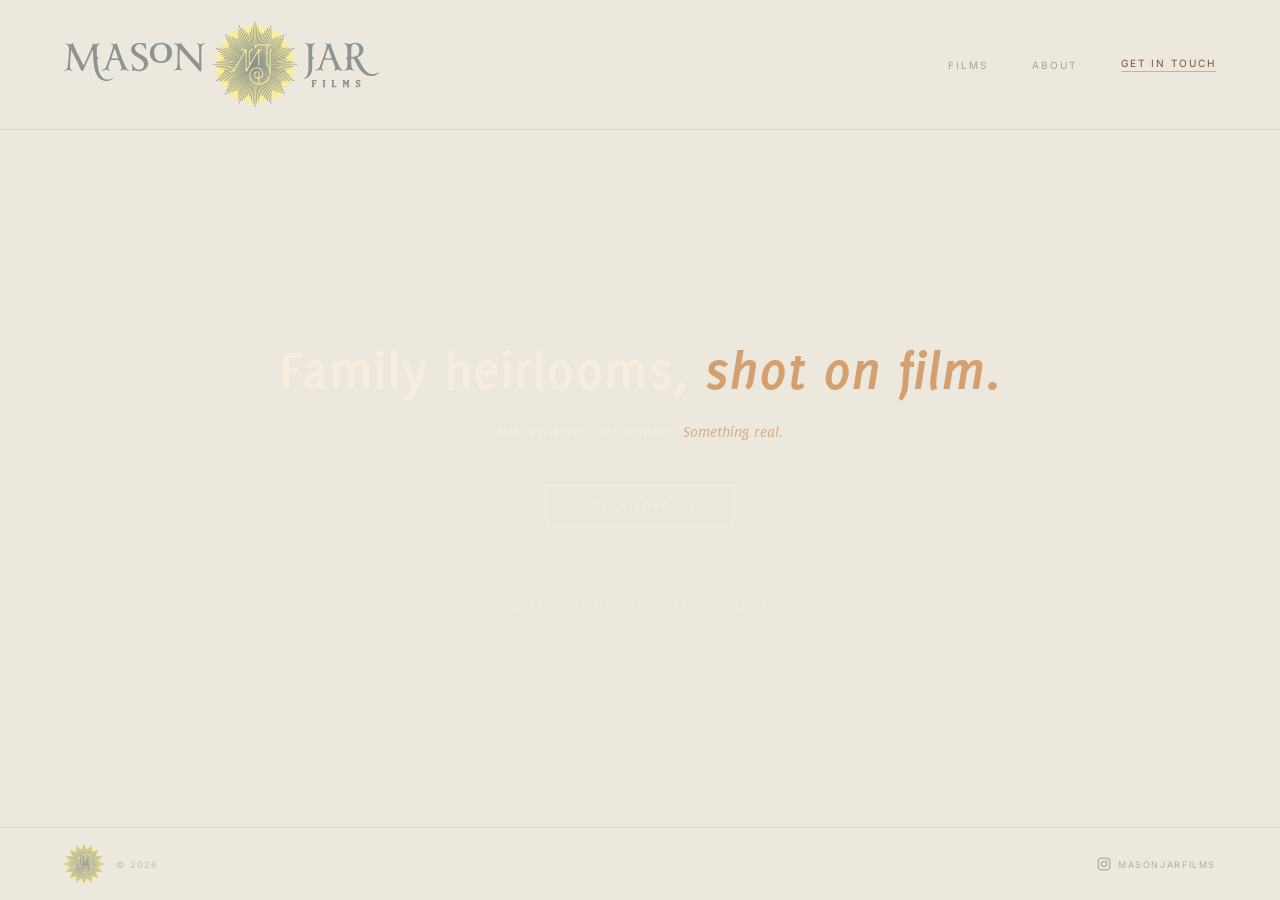
==== index.html @ 39534f20 "fix overlay" ====
<!DOCTYPE html>
<html lang="en">
<head>
  <meta charset="UTF-8">
  <meta name="viewport" content="width=device-width, initial-scale=1.0">
  <title>Mason Jar Films — Super 8mm Wedding Films</title>
  <meta name="description" content="Super 8mm wedding films for couples who want something real. Austin, Texas. Commissions begin at $9,500.">
  <link rel="preconnect" href="https://fonts.googleapis.com">
  <link rel="preconnect" href="https://fonts.gstatic.com" crossorigin>
  <link href="https://fonts.googleapis.com/css2?family=Inter:wght@300;400&family=Libre+Baskerville:ital,wght@0,400;0,700;1,400&display=swap" rel="stylesheet">
  <link rel="stylesheet" href="/css/main.css">
</head>
<body>

<div id="page-home">

  <nav class="nav">
    <a href="/" class="nav-logo">
      <img src="/assets/logos/mjf-logo-horizontal.svg" alt="Mason Jar Films" onerror="this.style.display='none';this.nextElementSibling.style.display='block'">
      <span style="display:none;font-family:'Libre Baskerville',Georgia,serif;font-size:11px;letter-spacing:0.22em;text-transform:uppercase;color:rgba(28,18,10,0.55);">Mason Jar Films</span>
    </a>
    <div class="nav-links">
      <a href="/films">Films</a>
      <a href="/about">About</a>
      <a href="/contact" class="nav-cta">Get in Touch</a>
    </div>
  </nav>

  <div class="home-film-hero">
    <div id="home-film-overlay">
      <video autoplay muted playsinline id="home-video">
        <source src="/assets/video/homepage-loop.mp4" type="video/mp4">
      </video>
      <div class="overlay-fallback" id="overlay-fallback"></div>
    </div>
    <div id="home-hero-content">
      <h1 class="film-content-h1">Family heirlooms, <em>shot on film.</em></h1>
      <div class="film-contrast">Not highlights. Not content. <em>Something real.</em></div>
      <div class="home-cta-group">
        <a href="/contact" class="btn-film">Get in Touch →</a>
        <a href="/films" class="btn-film-ghost">Watch a Film →</a>
      </div>
      <div class="hero-tagline">Make these feelings last.</div>
    </div>
  </div>

  <footer>
    <div class="footer-left">
      <img src="/assets/logos/mjf-monogram.svg" alt="" class="footer-monogram" onerror="this.style.display='none';this.nextElementSibling.style.display='block'">
      <span style="display:none;font-family:'Libre Baskerville',Georgia,serif;font-size:11px;letter-spacing:0.18em;text-transform:uppercase;color:rgba(28,18,10,0.3);">MJF</span>
      <span class="footer-copy">© 2026</span>
    </div>
    <a href="https://instagram.com/masonjarfilms" target="_blank" rel="noopener" class="instagram-link">
      <svg class="instagram-icon" width="14" height="14" viewBox="0 0 24 24" fill="none">
        <rect x="2" y="2" width="20" height="20" rx="5" stroke="#1c120a" stroke-width="1.5"/>
        <circle cx="12" cy="12" r="4.5" stroke="#1c120a" stroke-width="1.5"/>
        <circle cx="17.5" cy="6.5" r="1" fill="#1c120a"/>
      </svg>
      masonjarfilms
    </a>
  </footer>

</div>

<script>
  (function() {
    var overlay = document.getElementById('home-film-overlay');
    var content = document.getElementById('home-hero-content');
    var footer  = document.querySelector('#page-home footer');
    var video   = document.getElementById('home-video');
    var videoLoaded = false;

    function revealContent() {
      overlay.classList.add('faded');
      setTimeout(function() {
        content.classList.add('revealed');
        footer.classList.add('revealed');
      }, 400);
    }

    function revealImmediately() {
      overlay.style.display = 'none';
      content.classList.add('revealed');
      footer.classList.add('revealed');
    }

    video.addEventListener('canplay', function() {
      if (!videoLoaded) {
        videoLoaded = true;
        setTimeout(revealContent, 6000);
      }
    });

    video.addEventListener('error', function() {
      revealImmediately();
    });

    // Safety net: if no video event within 1.5s, reveal immediately
    setTimeout(function() {
      if (!videoLoaded) revealImmediately();
    }, 100);

  })();
</script>

</body>
</html>
---- css/main.css ----
/* ============================================================
   MASON JAR FILMS — Main Stylesheet
   v1.0 | May 2026
============================================================ */

/* ---- FONTS ---- */
@font-face {
  font-family: 'Delicious';
  src: url('/fonts/Delicious-Roman.woff2') format('woff2');
  font-weight: 400;
  font-style: normal;
  font-display: swap;
}
@font-face {
  font-family: 'Delicious';
  src: url('/fonts/Delicious-Bold.woff2') format('woff2');
  font-weight: 700;
  font-style: normal;
  font-display: swap;
}
@font-face {
  font-family: 'Delicious';
  src: url('/fonts/Delicious-BoldItalic.woff2') format('woff2');
  font-weight: 700;
  font-style: italic;
  font-display: swap;
}
@font-face {
  font-family: 'Delicious';
  src: url('/fonts/Delicious-Italic.woff2') format('woff2');
  font-weight: 400;
  font-style: italic;
  font-display: swap;
}

/* ---- TOKENS ---- */
:root {
  --bg: #ede8de;
  --dark: #1a120a;
  --ink: #1c120a;
  --ink-muted: rgba(28,18,10,0.55);
  --ink-faint: rgba(28,18,10,0.3);
  --accent: #7a5030;
  --rule: 0.5px solid rgba(28,18,10,0.1);
  --pad: 64px;
  --pad-mobile: 24px;
}

/* ---- RESET ---- */
*, *::before, *::after { box-sizing: border-box; margin: 0; padding: 0; }
html, body { height: 100%; }
body {
  background: var(--bg);
  font-family: 'Delicious', 'Libre Baskerville', Georgia, serif;
  font-weight: 400;
  color: var(--ink);
  -webkit-font-smoothing: antialiased;
}

/* ---- NAV ---- */
.nav {
  display: flex;
  justify-content: space-between;
  align-items: center;
  padding: 22px var(--pad);
  border-bottom: var(--rule);
  flex-shrink: 0;
}
.nav-logo {
  display: flex;
  align-items: center;
  text-decoration: none;
  opacity: 0.85;
  transition: opacity 0.2s;
}
.nav-logo:hover { opacity: 1; }
.nav-logo img { height: 85px; display: block; }

.nav-links {
  display: flex;
  gap: 44px;
  align-items: center;
}
.nav-links a {
  font-family: 'Inter', sans-serif;
  font-size: 10px;
  letter-spacing: 0.2em;
  text-transform: uppercase;
  color: rgba(28,18,10,0.32);
  text-decoration: none;
  transition: color 0.2s;
}
.nav-links a:hover { color: rgba(28,18,10,0.65); }
.nav-links a.active {
  color: rgba(28,18,10,0.7);
  border-bottom: 0.5px solid rgba(28,18,10,0.3);
  padding-bottom: 2px;
}
.nav-links a.nav-cta {
  color: var(--accent);
  border-bottom: 0.5px solid rgba(122,80,48,0.35);
  padding-bottom: 2px;
}
.nav-links a.nav-cta:hover { color: #5a3820; }

/* ---- FOOTER ---- */
footer {
  padding: 16px var(--pad);
  border-top: 0.5px solid rgba(28,18,10,0.08);
  display: flex;
  justify-content: space-between;
  align-items: center;
  flex-shrink: 0;
}
.footer-left {
  display: flex;
  align-items: center;
  gap: 12px;
}
.footer-monogram { height: 40px; opacity: 0.8; }
.footer-copy {
  font-family: 'Inter', sans-serif;
  font-size: 9px;
  letter-spacing: 0.18em;
  text-transform: uppercase;
  color: rgba(28,18,10,0.2);
}
.instagram-link {
  display: flex;
  align-items: center;
  gap: 7px;
  text-decoration: none;
  font-family: 'Inter', sans-serif;
  font-size: 9px;
  letter-spacing: 0.18em;
  text-transform: uppercase;
  color: rgba(28,18,10,0.28);
  transition: color 0.2s;
}
.instagram-link:hover { color: rgba(28,18,10,0.55); }
.instagram-icon { opacity: 0.4; flex-shrink: 0; }

/* ---- BUTTONS ---- */
.btn {
  font-family: 'Inter', sans-serif;
  font-size: 10px;
  letter-spacing: 0.22em;
  text-transform: uppercase;
  color: var(--accent);
  border: 0.5px solid rgba(122,80,48,0.45);
  padding: 14px 36px;
  cursor: pointer;
  display: inline-block;
  background: transparent;
  transition: background 0.2s;
  text-decoration: none;
}
.btn:hover { background: rgba(122,80,48,0.06); }

.btn-ghost {
  font-family: 'Inter', sans-serif;
  font-size: 10px;
  letter-spacing: 0.2em;
  text-transform: uppercase;
  color: var(--ink-faint);
  border-bottom: 0.5px solid rgba(28,18,10,0.15);
  padding-bottom: 3px;
  cursor: pointer;
  background: transparent;
  border-top: none;
  border-left: none;
  border-right: none;
  text-decoration: none;
  transition: color 0.2s;
}
.btn-ghost:hover { color: rgba(28,18,10,0.55); }

.btn-small {
  font-family: 'Inter', sans-serif;
  font-size: 10px;
  letter-spacing: 0.22em;
  text-transform: uppercase;
  color: var(--accent);
  border: 0.5px solid rgba(122,80,48,0.45);
  padding: 12px 22px;
  cursor: pointer;
  white-space: nowrap;
  flex-shrink: 0;
  background: transparent;
  transition: background 0.2s;
  text-decoration: none;
  display: inline-block;
}
.btn-small:hover { background: rgba(122,80,48,0.06); }

/* ---- PLAY BUTTON ---- */
.play-btn {
  position: absolute;
  inset: 0;
  display: flex;
  align-items: center;
  justify-content: center;
}
.play-circle {
  width: 52px;
  height: 52px;
  border-radius: 50%;
  border: 0.5px solid rgba(245,237,224,0.4);
  display: flex;
  align-items: center;
  justify-content: center;
  transition: border-color 0.2s;
}
.play-triangle {
  width: 0; height: 0;
  border-top: 9px solid transparent;
  border-bottom: 9px solid transparent;
  border-left: 15px solid rgba(245,237,224,0.6);
  margin-left: 3px;
}


/* ============================================================
   HOME PAGE
============================================================ */

/* Film hero — full flex area between nav and footer */
.home-film-hero {
  position: relative;
  flex: 1;
  overflow: hidden;
  min-height: 520px;
}

/* The video overlay — sits on top, fades out after 6s */
#home-film-overlay {
  position: absolute;
  inset: 0;
  z-index: 10;
  transition: opacity 2.2s ease-out;
  pointer-events: auto;
}
#home-film-overlay video {
  position: absolute;
  inset: 0;
  width: 100%;
  height: 100%;
  object-fit: cover;
}
/* Fallback gradient shown when no video file yet */
#home-film-overlay .overlay-fallback {
  position: absolute;
  inset: 0;
  background: #1a120a;
}
#home-film-overlay .overlay-fallback::before {
  content: '';
  position: absolute; inset: 0;
  background:
    radial-gradient(ellipse at 28% 55%, rgba(190,150,80,0.35) 0%, transparent 52%),
    radial-gradient(ellipse at 72% 32%, rgba(155,118,60,0.22) 0%, transparent 48%);
}
#home-film-overlay .overlay-fallback::after {
  content: '';
  position: absolute; inset: 0; opacity: 0.18;
  background-image: repeating-linear-gradient(
    0deg, transparent, transparent 2px,
    rgba(255,248,230,0.05) 2px, rgba(255,248,230,0.05) 3px
  );
}
#home-film-overlay.faded {
  opacity: 0;
  pointer-events: none;
}

/* Hero content — hidden until overlay fades */
#home-hero-content {
  position: absolute;
  inset: 0;
  display: flex;
  flex-direction: column;
  align-items: center;
  justify-content: center;
  text-align: center;
  padding: 0 var(--pad);
  opacity: 0;
  transition: opacity 1s ease-out;
}
#home-hero-content.revealed { opacity: 1; }

.film-content-h1 {
  font-size: 58px;
  line-height: 1.08;
  font-weight: 700;
  color: #f5ede0;
  margin: 0 0 22px 0;
}
.film-content-h1 em {
  font-style: italic;
  color: #d4a070;
}
.film-contrast {
  font-size: 16px;
  color: rgba(245,237,224,0.55);
  font-weight: 400;
  margin-bottom: 44px;
}
.film-contrast em {
  font-style: italic;
  color: rgba(212,160,112,0.85);
}
.home-cta-group {
  display: flex;
  flex-direction: column;
  align-items: center;
  gap: 16px;
}
.btn-film {
  font-family: 'Inter', sans-serif;
  font-size: 10px;
  letter-spacing: 0.22em;
  text-transform: uppercase;
  color: #f5ede0;
  border: 0.5px solid rgba(245,237,224,0.4);
  padding: 14px 36px;
  cursor: pointer;
  background: transparent;
  transition: background 0.2s;
  text-decoration: none;
}
.btn-film:hover { background: rgba(245,237,224,0.08); }
.btn-film-ghost {
  font-family: 'Inter', sans-serif;
  font-size: 10px;
  letter-spacing: 0.2em;
  text-transform: uppercase;
  color: rgba(245,237,224,0.4);
  border-bottom: 0.5px solid rgba(245,237,224,0.2);
  padding-bottom: 3px;
  cursor: pointer;
  background: transparent;
  border-top: none; border-left: none; border-right: none;
  text-decoration: none;
  transition: color 0.2s;
}
.btn-film-ghost:hover { color: rgba(245,237,224,0.65); }
.hero-tagline {
  margin-top: 32px;
  font-size: 24px;
  font-style: italic;
  font-weight: 400;
  color: rgba(245,237,224,0.32);
  letter-spacing: 0.06em;
}

/* Home page layout */
#page-home {
  display: flex;
  flex-direction: column;
  min-height: 100vh;
}
#page-home footer {
  opacity: 0;
  transition: opacity 1s ease-out;
}
#page-home footer.revealed { opacity: 1; }


/* ============================================================
   FILMS PAGE
============================================================ */
#page-films {
  display: flex;
  flex-direction: column;
  min-height: 100vh;
}

.films-featured {
  padding: 32px var(--pad) 0;
  display: flex;
  justify-content: center;
  align-items: flex-start;
}
.featured-film {
  aspect-ratio: 4/3;
  background: #1a120a;
  position: relative;
  overflow: hidden;
  cursor: pointer;
  border: 0.5px solid rgba(28,18,10,0.12);
  height: 68vh;
  width: auto;
}
.featured-film:hover .play-circle { border-color: rgba(245,237,224,0.75); }

.featured-film-inner {
  position: absolute; inset: 0;
  background:
    radial-gradient(ellipse at 25% 50%, rgba(190,155,95,0.22) 0%, transparent 55%),
    radial-gradient(ellipse at 68% 30%, rgba(155,120,65,0.16) 0%, transparent 50%);
}
.featured-film-grain {
  position: absolute; inset: 0; opacity: 0.15;
  background-image: repeating-linear-gradient(
    0deg, transparent, transparent 2px,
    rgba(255,248,238,0.04) 2px, rgba(255,248,238,0.04) 3px
  );
}

/* Mediazilla embed container */
.film-embed {
  position: absolute;
  inset: 0;
  width: 100%;
  height: 100%;
}
.film-embed iframe {
  width: 100%;
  height: 100%;
  border: none;
}
/* Show play button only when no embed is present */
.has-embed .play-btn { display: none; }

.films-below {
  padding: 40px var(--pad);
  border-bottom: var(--rule);
  text-align: center;
}
.films-locations {
  font-size: 22px;
  font-style: italic;
  font-weight: 400;
  color: rgba(28,18,10,0.38);
  margin-bottom: 6px;
}
.films-locations-sub {
  font-size: 15px;
  font-style: italic;
  color: rgba(28,18,10,0.26);
  margin-bottom: 28px;
}
.films-price {
  font-family: 'Inter', sans-serif;
  font-size: 10px;
  letter-spacing: 0.18em;
  text-transform: uppercase;
  color: rgba(28,18,10,0.3);
  margin-bottom: 20px;
}
.films-cta-q {
  font-size: 16px;
  font-weight: 400;
  color: rgba(28,18,10,0.48);
  margin-bottom: 20px;
}
.films-cta-row {
  display: flex;
  gap: 20px;
  justify-content: center;
  align-items: center;
}

.films-grid {
  padding: 44px var(--pad) 56px;
  flex: 1;
}
.grid {
  display: flex;
  flex-direction: column;
  align-items: center;
  gap: 20px;
}
.grid-item { cursor: pointer; width: auto; }
.grid-film {
  height: 68vh;
  width: auto;
  aspect-ratio: 4/3;
  background: #1a120a;
  position: relative;
  overflow: hidden;
  margin-bottom: 12px;
  border: 0.5px solid rgba(28,18,10,0.1);
  transition: opacity 0.2s;
}
.grid-item:hover .grid-film { opacity: 0.85; }
.grid-film-inner { position: absolute; inset: 0; }
.gf-a { background: radial-gradient(ellipse at 40% 45%, rgba(180,145,85,0.22) 0%, transparent 60%); }
.grid-play {
  position: absolute; inset: 0;
  display: flex; align-items: center; justify-content: center;
  opacity: 0; transition: opacity 0.2s;
}
.grid-item:hover .grid-play { opacity: 1; }
.grid-play-circle {
  width: 34px; height: 34px; border-radius: 50%;
  border: 0.5px solid rgba(245,237,224,0.4);
  display: flex; align-items: center; justify-content: center;
}
.grid-play-tri {
  width: 0; height: 0;
  border-top: 5px solid transparent;
  border-bottom: 5px solid transparent;
  border-left: 9px solid rgba(245,237,224,0.55);
  margin-left: 2px;
}
.grid-title {
  font-size: 14px;
  font-weight: 400;
  color: var(--ink);
  margin-bottom: 4px;
}
.grid-meta {
  font-family: 'Inter', sans-serif;
  font-size: 9px;
  letter-spacing: 0.18em;
  text-transform: uppercase;
  color: rgba(28,18,10,0.3);
}

.more-films {
  border: 0.5px solid rgba(28,18,10,0.1);
  display: flex;
  flex-direction: column;
  justify-content: center;
  align-items: center;
  aspect-ratio: 4/3;
  height: 68vh;
  background: rgba(28,18,10,0.02);
  gap: 14px;
  cursor: pointer;
  transition: background 0.2s;
  text-decoration: none;
}
.more-films:hover { background: rgba(28,18,10,0.04); }
.more-films-text {
  font-size: 14px;
  font-style: italic;
  color: rgba(28,18,10,0.4);
  text-align: center;
  padding: 0 24px;
  line-height: 1.6;
}
.more-films-link {
  font-family: 'Inter', sans-serif;
  font-size: 9px;
  letter-spacing: 0.18em;
  text-transform: uppercase;
  color: var(--accent);
  border-bottom: 0.5px solid rgba(122,80,48,0.35);
  padding-bottom: 2px;
}


/* ============================================================
   ABOUT PAGE
============================================================ */
#page-about {
  display: flex;
  flex-direction: column;
  min-height: 100vh;
}
.about-main {
  display: grid;
  grid-template-columns: 1fr 340px;
  flex: 1;
}
.about-copy-col {
  padding: 52px 52px 52px var(--pad);
  border-right: 0.5px solid rgba(28,18,10,0.08);
  display: flex;
  flex-direction: column;
  justify-content: space-between;
}
.about-body p {
  font-size: 16px;
  line-height: 1.9;
  color: rgba(28,18,10,0.62);
  font-weight: 400;
  margin-bottom: 20px;
}
.about-body p:last-child { margin-bottom: 0; }
.about-body em { font-style: italic; color: rgba(28,18,10,0.78); }
.about-sig {
  margin-top: 28px;
  font-size: 14px;
  font-style: italic;
  color: rgba(28,18,10,0.35);
}
.about-cta-row {
  padding-top: 32px;
  border-top: var(--rule);
  display: flex;
  align-items: center;
  gap: 28px;
}
.about-cta-q {
  font-size: 15px;
  font-style: italic;
  color: rgba(28,18,10,0.42);
}

.about-images-col {
  display: flex;
  flex-direction: column;
}
.img-block {
  flex: 1;
  position: relative;
  overflow: hidden;
}
.img-block + .img-block { border-top: 0.5px solid rgba(28,18,10,0.1); }
.img-block img {
  position: absolute;
  inset: 0;
  width: 100%;
  height: 100%;
  object-fit: cover;
  object-position: center;
  display: block;
}
/* Placeholder shown until real images are dropped in */
.img-placeholder-color {
  position: absolute; inset: 0;
  background: #a89070;
}
.img-placeholder-color::before {
  content: '';
  position: absolute; inset: 0;
  background:
    radial-gradient(ellipse at 38% 42%, rgba(225,190,125,0.65) 0%, transparent 52%),
    radial-gradient(ellipse at 68% 68%, rgba(185,148,88,0.4) 0%, transparent 55%);
}
.img-placeholder-bw {
  position: absolute; inset: 0;
  background: #5a5550;
}
.img-placeholder-bw::before {
  content: '';
  position: absolute; inset: 0;
  background:
    radial-gradient(ellipse at 42% 38%, rgba(210,205,200,0.32) 0%, transparent 48%),
    radial-gradient(ellipse at 58% 68%, rgba(70,65,62,0.45) 0%, transparent 52%);
}
.img-cap {
  position: absolute;
  bottom: 12px;
  left: 14px;
  font-family: 'Inter', sans-serif;
  font-size: 8px;
  letter-spacing: 0.18em;
  text-transform: uppercase;
  color: rgba(255,248,235,0.42);
  z-index: 2;
}
.img-cap.dark { color: rgba(255,255,255,0.3); }


/* ============================================================
   CONTACT PAGE
============================================================ */
#page-contact {
  display: flex;
  flex-direction: column;
  min-height: 100vh;
}
.contact-main {
  display: grid;
  grid-template-columns: 1fr 1fr;
  flex: 1;
}
.contact-context-col {
  padding: 64px 56px 64px var(--pad);
  border-right: 0.5px solid rgba(28,18,10,0.08);
  display: flex;
  flex-direction: column;
  justify-content: space-between;
}
.contact-headline {
  font-size: 36px;
  font-weight: 400;
  color: var(--ink);
  line-height: 1.15;
  margin-bottom: 28px;
}
.contact-headline em { font-style: italic; color: var(--accent); }
.contact-body {
  font-size: 16px;
  line-height: 1.85;
  color: rgba(28,18,10,0.55);
  font-weight: 400;
}
.avail-block {
  margin-top: 40px;
  padding-top: 32px;
  border-top: var(--rule);
}
.avail-label {
  font-family: 'Inter', sans-serif;
  font-size: 9px;
  letter-spacing: 0.22em;
  text-transform: uppercase;
  color: rgba(28,18,10,0.28);
  margin-bottom: 10px;
}
.avail-text {
  font-size: 17px;
  font-weight: 400;
  color: rgba(28,18,10,0.6);
  line-height: 1.6;
}
.avail-text em { font-style: italic; color: var(--accent); }
.avail-price {
  margin-top: 16px;
  font-family: 'Inter', sans-serif;
  font-size: 10px;
  letter-spacing: 0.18em;
  text-transform: uppercase;
  color: rgba(28,18,10,0.3);
}

.contact-form-col {
  padding: 64px var(--pad) 64px 56px;
  display: flex;
  flex-direction: column;
  justify-content: center;
}

/* Form */
.form-row {
  display: grid;
  grid-template-columns: 1fr 1fr;
  gap: 28px;
  margin-bottom: 24px;
}
.form-group { margin-bottom: 24px; }
.form-group:last-of-type { margin-bottom: 0; }
.form-row .form-group { margin-bottom: 0; }

label {
  display: block;
  font-family: 'Inter', sans-serif;
  font-size: 9px;
  letter-spacing: 0.2em;
  text-transform: uppercase;
  color: rgba(28,18,10,0.38);
  margin-bottom: 8px;
}
input[type="text"],
input[type="email"],
input[type="date"],
select,
textarea {
  width: 100%;
  background: transparent;
  border: none;
  border-bottom: 0.5px solid rgba(28,18,10,0.2);
  padding: 8px 0 10px;
  font-family: 'Delicious', 'Libre Baskerville', Georgia, serif;
  font-size: 15px;
  color: var(--ink);
  outline: none;
  appearance: none;
  -webkit-appearance: none;
  border-radius: 0;
  transition: border-color 0.2s;
}
input[type="text"]:focus,
input[type="email"]:focus,
input[type="date"]:focus,
select:focus,
textarea:focus {
  border-bottom-color: rgba(28,18,10,0.5);
}
input[type="date"] { color: rgba(28,18,10,0.5); }
input[type="date"]:valid { color: var(--ink); }
input::placeholder,
textarea::placeholder {
  color: rgba(28,18,10,0.22);
  font-style: italic;
}
input:disabled { opacity: 0.25; cursor: not-allowed; }
select {
  cursor: pointer;
  color: rgba(28,18,10,0.4);
  background-image: url("data:image/svg+xml,%3Csvg xmlns='http://www.w3.org/2000/svg' width='10' height='6' viewBox='0 0 10 6'%3E%3Cpath d='M0 0l5 6 5-6z' fill='rgba(28,18,10,0.3)'/%3E%3C/svg%3E");
  background-repeat: no-repeat;
  background-position: right 4px center;
  padding-right: 20px;
}
textarea { resize: none; height: 72px; line-height: 1.6; }

.no-date {
  margin-top: 8px;
  display: flex;
  align-items: center;
  gap: 8px;
  cursor: pointer;
}
.no-date input[type="checkbox"] {
  width: auto;
  border: none;
  border-bottom: none;
  padding: 0;
  accent-color: var(--accent);
  cursor: pointer;
}
.no-date span {
  font-family: 'Inter', sans-serif;
  font-size: 9px;
  letter-spacing: 0.14em;
  color: rgba(28,18,10,0.32);
  text-transform: uppercase;
  cursor: pointer;
}

.form-footer {
  margin-top: 32px;
  display: flex;
  align-items: center;
  justify-content: space-between;
  gap: 20px;
}
.btn-submit {
  font-family: 'Inter', sans-serif;
  font-size: 10px;
  letter-spacing: 0.22em;
  text-transform: uppercase;
  color: var(--accent);
  border: 0.5px solid rgba(122,80,48,0.45);
  padding: 13px 40px;
  cursor: pointer;
  background: transparent;
  transition: background 0.2s;
  flex-shrink: 0;
}
.btn-submit:hover { background: rgba(122,80,48,0.06); }
.form-note {
  font-family: 'Inter', sans-serif;
  font-size: 9px;
  letter-spacing: 0.12em;
  color: rgba(28,18,10,0.25);
  font-style: italic;
  line-height: 1.5;
  text-align: right;
}

.commission-note {
  margin-top: 24px;
  padding-top: 20px;
  border-top: var(--rule);
  font-family: 'Inter', sans-serif;
  font-size: 9px;
  letter-spacing: 0.14em;
  color: rgba(28,18,10,0.25);
  text-align: center;
}
.commission-note a {
  color: var(--accent);
  text-decoration: none;
  border-bottom: 0.5px solid rgba(122,80,48,0.3);
  cursor: pointer;
}

/* Confirmation */
.form-confirmation {
  display: none;
  flex-direction: column;
  align-items: center;
  justify-content: center;
  text-align: center;
  padding: 40px;
  gap: 16px;
}
.form-confirmation.visible { display: flex; }
.confirmation-headline {
  font-size: 24px;
  font-weight: 400;
  color: var(--ink);
}
.confirmation-headline em { font-style: italic; color: var(--accent); }
.confirmation-body {
  font-size: 15px;
  color: rgba(28,18,10,0.5);
  line-height: 1.7;
}
.confirmation-sig {
  font-size: 14px;
  font-style: italic;
  color: rgba(28,18,10,0.35);
  margin-top: 8px;
}


/* ============================================================
   MOBILE RESPONSIVE — 768px
============================================================ */
@media (max-width: 768px) {
  .nav { padding: 18px var(--pad-mobile); }
  .nav-links { gap: 20px; }
  .nav-links a { font-size: 9px; letter-spacing: 0.14em; }
  .nav-logo img { height: 56px; }

  /* Home */
  #home-hero-content { padding: 0 var(--pad-mobile); }
  .film-content-h1 { font-size: 32px; margin-bottom: 16px; }
  .film-contrast { font-size: 13px; margin-bottom: 32px; }
  .hero-tagline { font-size: 16px; margin-top: 24px; }

  /* Films */
  .films-featured { padding: 20px var(--pad-mobile) 0; }
  .featured-film { height: auto !important; width: 100% !important; aspect-ratio: 4/3; }
  .films-below { padding: 28px var(--pad-mobile); }
  .films-locations { font-size: 17px; }
  .films-locations-sub { font-size: 13px; }
  .films-cta-q { font-size: 14px; }
  .films-grid { padding: 24px var(--pad-mobile) 40px; }
  .grid { flex-direction: column; align-items: center; gap: 20px; }
  .grid-item { width: 100% !important; }
  .grid-film { height: auto !important; width: 100% !important; aspect-ratio: 4/3; }
  .more-films { width: 100% !important; height: auto !important; padding: 40px 24px; }

  /* About */
  .about-main { grid-template-columns: 1fr; }
  .about-copy-col {
    padding: 40px var(--pad-mobile) 32px;
    border-right: none;
    border-bottom: 0.5px solid rgba(28,18,10,0.08);
  }
  .about-body p { font-size: 15px; line-height: 1.8; margin-bottom: 16px; }
  .about-cta-row { flex-direction: column; align-items: flex-start; gap: 16px; }
  .about-images-col { flex-direction: row; min-height: 200px; }
  .img-block + .img-block { border-top: none; border-left: 0.5px solid rgba(28,18,10,0.1); }

  /* Contact */
  .contact-main { grid-template-columns: 1fr; }
  .contact-context-col {
    padding: 40px var(--pad-mobile) 32px;
    border-right: none;
    border-bottom: 0.5px solid rgba(28,18,10,0.08);
  }
  .contact-headline { font-size: 28px; margin-bottom: 16px; }
  .contact-body { font-size: 15px; }
  .avail-block { margin-top: 28px; padding-top: 24px; }
  .avail-text { font-size: 15px; }
  .contact-form-col { padding: 32px var(--pad-mobile) 40px; justify-content: flex-start; }
  .form-row { grid-template-columns: 1fr; gap: 0; margin-bottom: 0; }
  .form-row .form-group { margin-bottom: 24px; }
  .form-footer { flex-direction: column; align-items: flex-start; gap: 12px; }
  .form-note { text-align: left; }

  /* Footer */
  footer { padding: 16px var(--pad-mobile); flex-direction: column; gap: 12px; align-items: flex-start; }
}

@media (max-width: 480px) {
  .film-content-h1 { font-size: 26px; }
  .nav-links a { font-size: 8px; letter-spacing: 0.1em; }
  .about-images-col { min-height: 160px; }
}
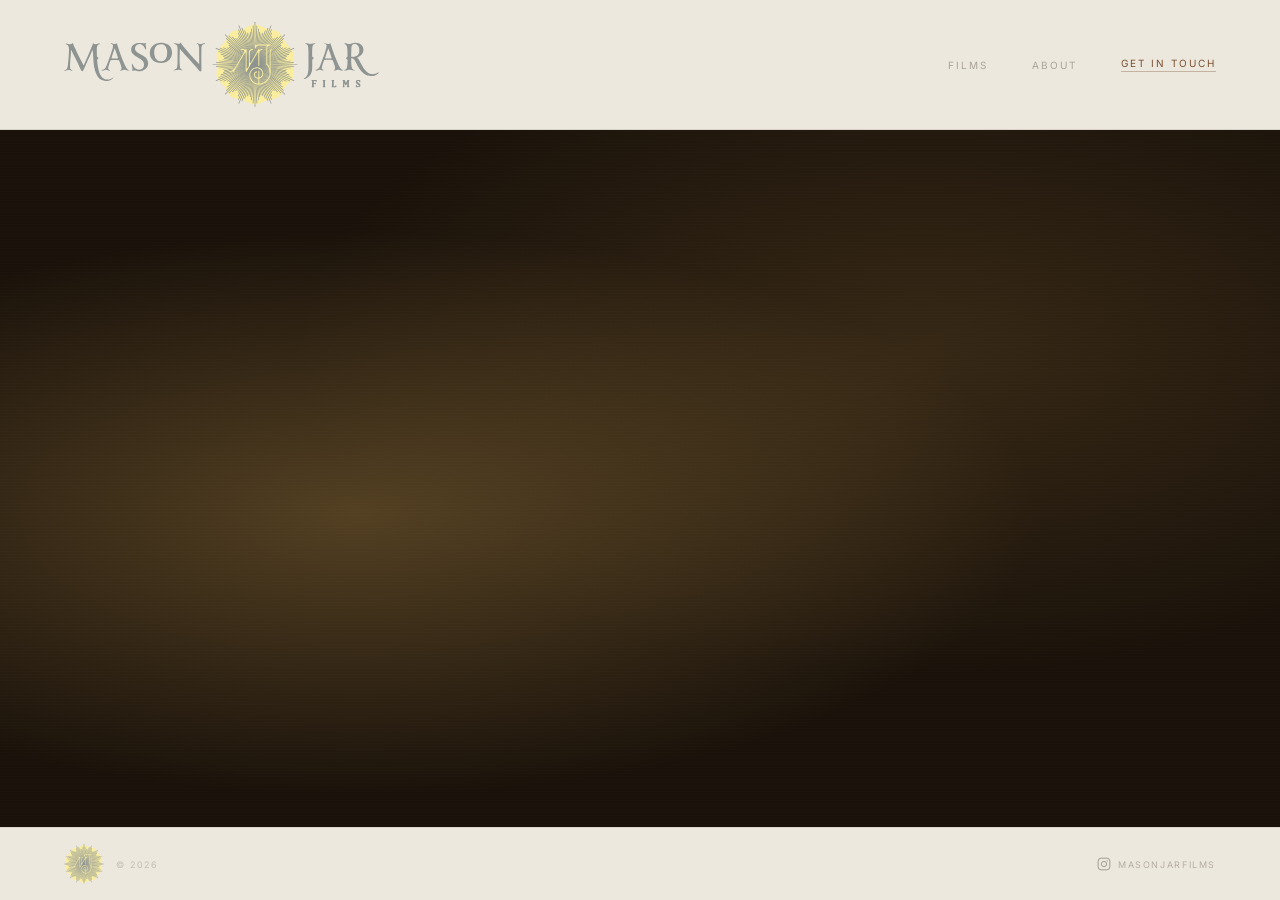
==== commit 0cbfc07a: "push" ====
--- a/index.html
+++ b/index.html
@@ -73,32 +73,25 @@
     function revealContent() {
       overlay.classList.add('faded');
       setTimeout(function() {
-        content.classList.add('revealed');
-        footer.classList.add('revealed');
+        content.classList.remove('hidden');
+        footer.classList.remove('hidden');
       }, 400);
     }
 
-    function revealImmediately() {
-      overlay.style.display = 'none';
-      content.classList.add('revealed');
-      footer.classList.add('revealed');
-    }
-
+    // Only hide content if video actually loads, then reveal after 6s
     video.addEventListener('canplay', function() {
       if (!videoLoaded) {
         videoLoaded = true;
+        content.classList.add('hidden');
+        footer.classList.add('hidden');
         setTimeout(revealContent, 6000);
       }
     });
 
+    // Video failed — content already visible, just hide overlay
     video.addEventListener('error', function() {
-      revealImmediately();
+      overlay.style.display = 'none';
     });
-
-    // Safety net: if no video event within 1.5s, reveal immediately
-    setTimeout(function() {
-      if (!videoLoaded) revealImmediately();
-    }, 100);
 
   })();
 </script>
--- a/css/main.css
+++ b/css/main.css
@@ -283,10 +283,11 @@
   justify-content: center;
   text-align: center;
   padding: 0 var(--pad);
-  opacity: 0;
+  opacity: 1;
   transition: opacity 1s ease-out;
 }
 #home-hero-content.revealed { opacity: 1; }
+#home-hero-content.hidden { opacity: 0; }
 
 .film-content-h1 {
   font-size: 58px;
@@ -360,10 +361,11 @@
   min-height: 100vh;
 }
 #page-home footer {
-  opacity: 0;
+  opacity: 1;
   transition: opacity 1s ease-out;
 }
 #page-home footer.revealed { opacity: 1; }
+#page-home footer.hidden { opacity: 0; }
 
 
 /* ============================================================
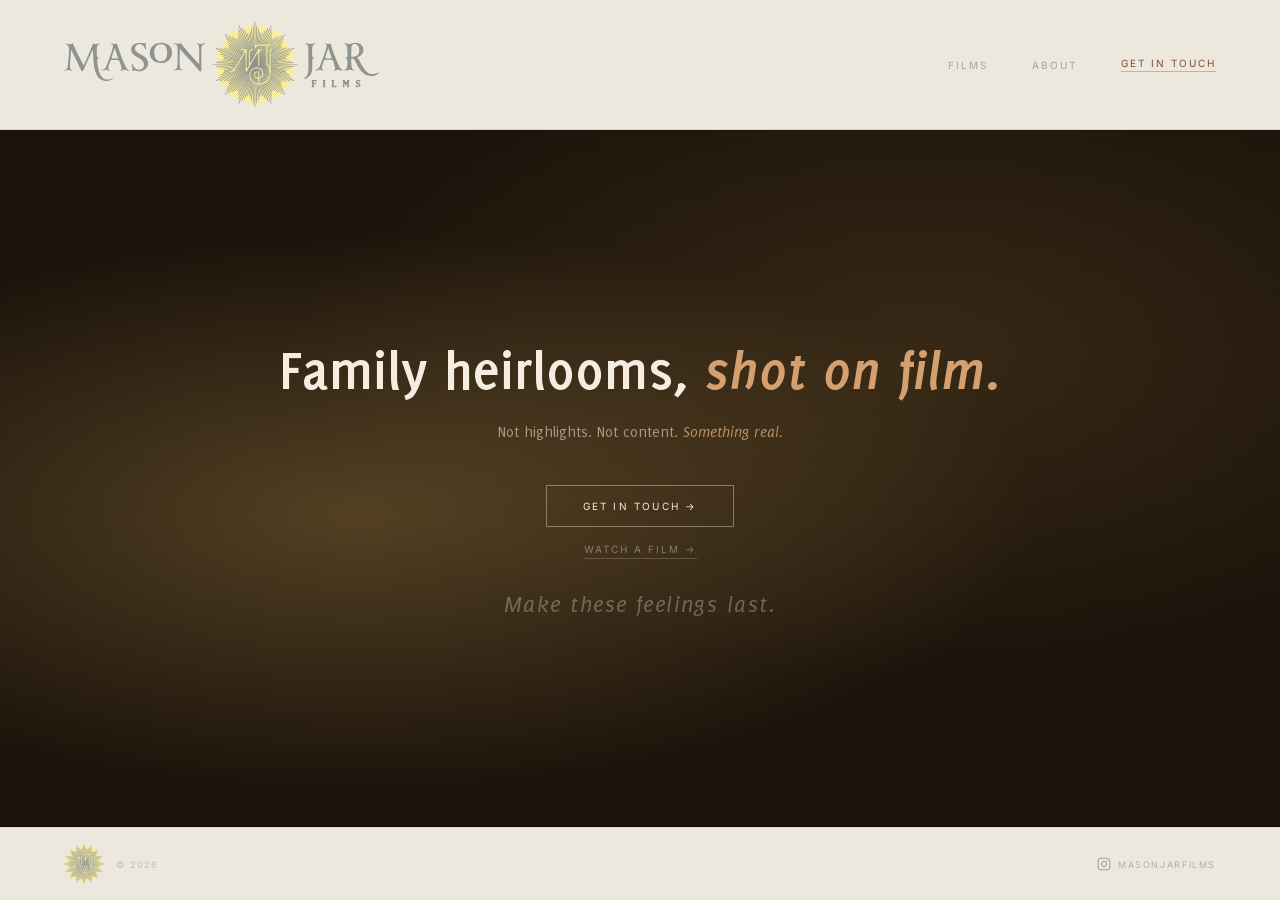
==== commit cc47e3ba: "deploy" ====
--- a/index.html
+++ b/index.html
@@ -27,12 +27,9 @@
   </nav>
 
   <div class="home-film-hero">
-    <div id="home-film-overlay">
-      <video autoplay muted playsinline id="home-video">
-        <source src="/assets/video/homepage-loop.mp4" type="video/mp4">
-      </video>
-      <div class="overlay-fallback" id="overlay-fallback"></div>
-    </div>
+    <!-- Dark film backdrop -->
+    <div class="overlay-fallback"></div>
+    <!-- Hero content -->
     <div id="home-hero-content">
       <h1 class="film-content-h1">Family heirlooms, <em>shot on film.</em></h1>
       <div class="film-contrast">Not highlights. Not content. <em>Something real.</em></div>
@@ -62,39 +59,5 @@
 
 </div>
 
-<script>
-  (function() {
-    var overlay = document.getElementById('home-film-overlay');
-    var content = document.getElementById('home-hero-content');
-    var footer  = document.querySelector('#page-home footer');
-    var video   = document.getElementById('home-video');
-    var videoLoaded = false;
-
-    function revealContent() {
-      overlay.classList.add('faded');
-      setTimeout(function() {
-        content.classList.remove('hidden');
-        footer.classList.remove('hidden');
-      }, 400);
-    }
-
-    // Only hide content if video actually loads, then reveal after 6s
-    video.addEventListener('canplay', function() {
-      if (!videoLoaded) {
-        videoLoaded = true;
-        content.classList.add('hidden');
-        footer.classList.add('hidden');
-        setTimeout(revealContent, 6000);
-      }
-    });
-
-    // Video failed — content already visible, just hide overlay
-    video.addEventListener('error', function() {
-      overlay.style.display = 'none';
-    });
-
-  })();
-</script>
-
 </body>
 </html>
--- a/css/main.css
+++ b/css/main.css
@@ -247,20 +247,21 @@
   height: 100%;
   object-fit: cover;
 }
-/* Fallback gradient shown when no video file yet */
-#home-film-overlay .overlay-fallback {
+/* Dark film backdrop for hero */
+.overlay-fallback {
   position: absolute;
   inset: 0;
+  z-index: 1;
   background: #1a120a;
 }
-#home-film-overlay .overlay-fallback::before {
+.overlay-fallback::before {
   content: '';
   position: absolute; inset: 0;
   background:
     radial-gradient(ellipse at 28% 55%, rgba(190,150,80,0.35) 0%, transparent 52%),
     radial-gradient(ellipse at 72% 32%, rgba(155,118,60,0.22) 0%, transparent 48%);
 }
-#home-film-overlay .overlay-fallback::after {
+.overlay-fallback::after {
   content: '';
   position: absolute; inset: 0; opacity: 0.18;
   background-image: repeating-linear-gradient(
@@ -268,15 +269,12 @@
     rgba(255,248,230,0.05) 2px, rgba(255,248,230,0.05) 3px
   );
 }
-#home-film-overlay.faded {
-  opacity: 0;
-  pointer-events: none;
-}
 
 /* Hero content — hidden until overlay fades */
 #home-hero-content {
   position: absolute;
   inset: 0;
+  z-index: 5;
   display: flex;
   flex-direction: column;
   align-items: center;
@@ -284,10 +282,7 @@
   text-align: center;
   padding: 0 var(--pad);
   opacity: 1;
-  transition: opacity 1s ease-out;
-}
-#home-hero-content.revealed { opacity: 1; }
-#home-hero-content.hidden { opacity: 0; }
+}
 
 .film-content-h1 {
   font-size: 58px;
@@ -362,10 +357,7 @@
 }
 #page-home footer {
   opacity: 1;
-  transition: opacity 1s ease-out;
-}
-#page-home footer.revealed { opacity: 1; }
-#page-home footer.hidden { opacity: 0; }
+}
 
 
 /* ============================================================
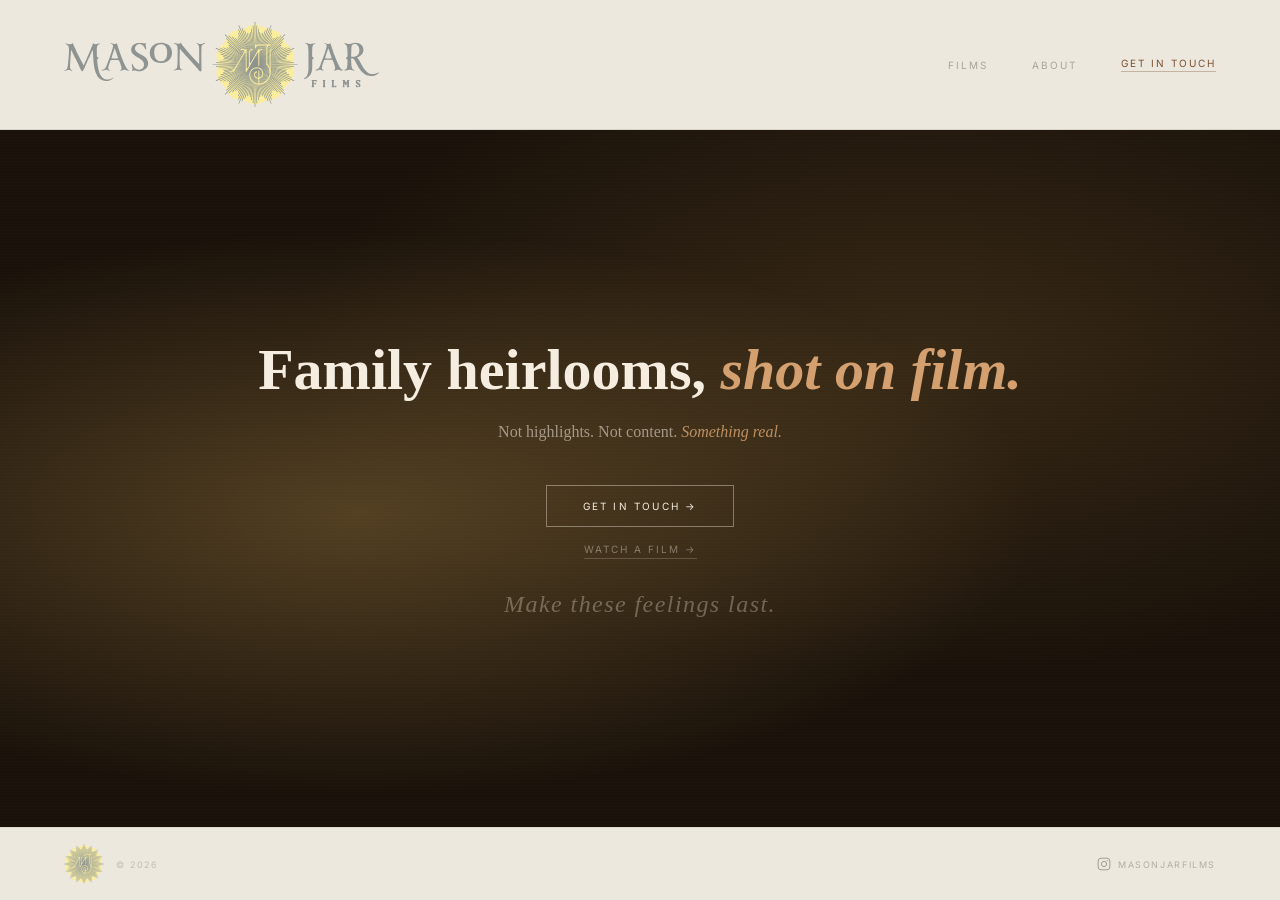
==== commit 6593794c: "deploy" ====
--- a/css/main.css
+++ b/css/main.css
@@ -4,34 +4,7 @@
 ============================================================ */
 
 /* ---- FONTS ---- */
-@font-face {
-  font-family: 'Delicious';
-  src: url('/fonts/Delicious-Roman.woff2') format('woff2');
-  font-weight: 400;
-  font-style: normal;
-  font-display: swap;
-}
-@font-face {
-  font-family: 'Delicious';
-  src: url('/fonts/Delicious-Bold.woff2') format('woff2');
-  font-weight: 700;
-  font-style: normal;
-  font-display: swap;
-}
-@font-face {
-  font-family: 'Delicious';
-  src: url('/fonts/Delicious-BoldItalic.woff2') format('woff2');
-  font-weight: 700;
-  font-style: italic;
-  font-display: swap;
-}
-@font-face {
-  font-family: 'Delicious';
-  src: url('/fonts/Delicious-Italic.woff2') format('woff2');
-  font-weight: 400;
-  font-style: italic;
-  font-display: swap;
-}
+/* Font-face declarations are loaded from /fonts/stylesheet.css via the HTML head */
 
 /* ---- TOKENS ---- */
 :root {
@@ -51,7 +24,7 @@
 html, body { height: 100%; }
 body {
   background: var(--bg);
-  font-family: 'Delicious', 'Libre Baskerville', Georgia, serif;
+  font-family: 'Libre Baskerville', Georgia, serif;
   font-weight: 400;
   color: var(--ink);
   -webkit-font-smoothing: antialiased;
@@ -750,7 +723,7 @@
   border: none;
   border-bottom: 0.5px solid rgba(28,18,10,0.2);
   padding: 8px 0 10px;
-  font-family: 'Delicious', 'Libre Baskerville', Georgia, serif;
+  font-family: 'Libre Baskerville', Georgia, serif;
   font-size: 15px;
   color: var(--ink);
   outline: none;
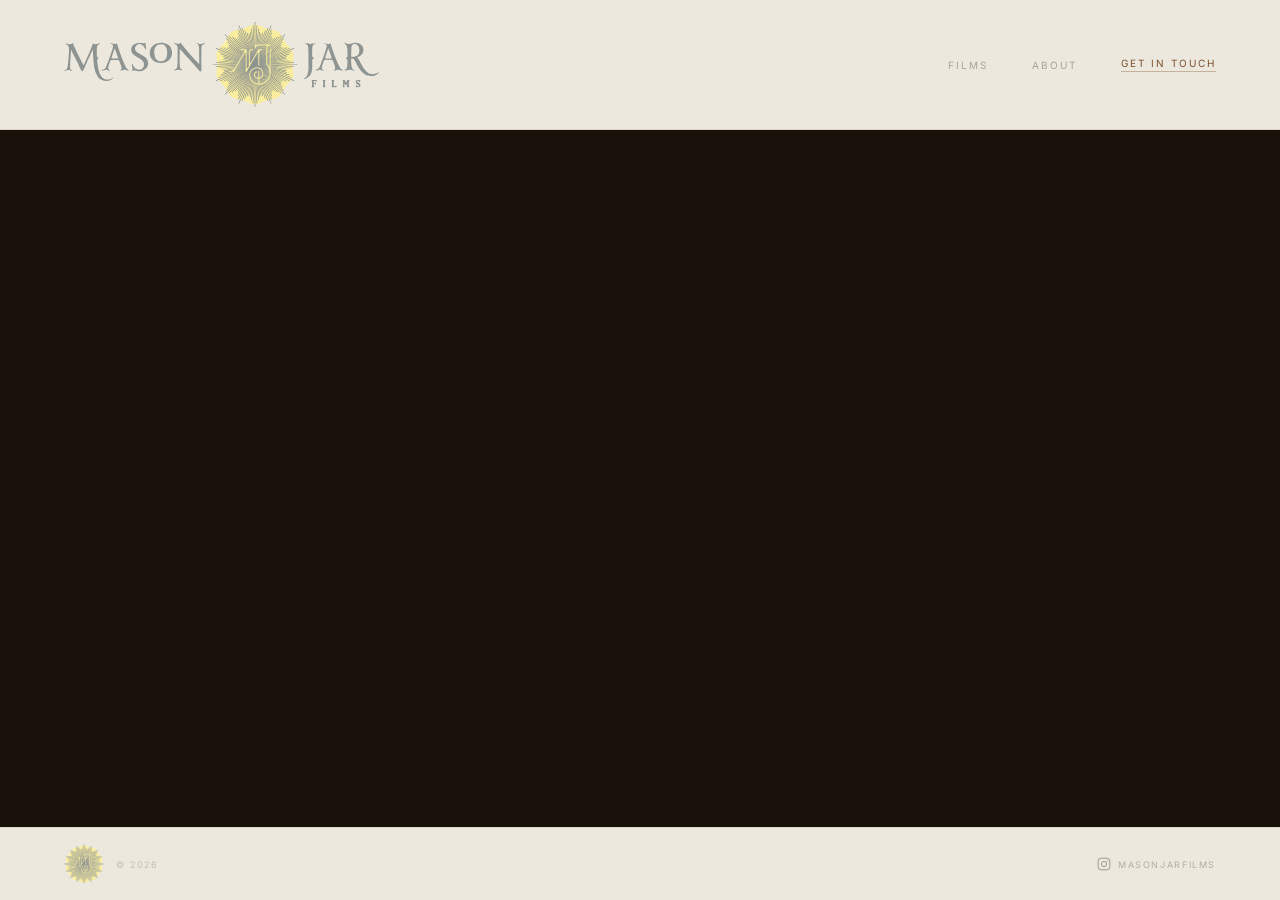
==== commit 7c47da2e: "updates" ====
--- a/index.html
+++ b/index.html
@@ -27,8 +27,16 @@
   </nav>
 
   <div class="home-film-hero">
-    <!-- Dark film backdrop -->
+    <!-- Dark backdrop (always behind the video) -->
     <div class="overlay-fallback"></div>
+
+    <!-- Video overlay — sits on top, fades out after 8s -->
+    <div id="video-overlay">
+      <video autoplay muted playsinline id="home-video">
+        <source src="/assets/video/homepage-loop.mp4" type="video/mp4">
+      </video>
+    </div>
+
     <!-- Hero content -->
     <div id="home-hero-content">
       <h1 class="film-content-h1">Family heirlooms, <em>shot on film.</em></h1>
@@ -59,5 +67,24 @@
 
 </div>
 
+<script>
+  (function() {
+    var videoOverlay = document.getElementById('video-overlay');
+    var video = document.getElementById('home-video');
+
+    video.addEventListener('canplay', function() {
+      // Fade out after 6 seconds
+      setTimeout(function() {
+        videoOverlay.classList.add('faded');
+      }, 6000);
+    });
+
+    video.addEventListener('error', function() {
+      // No video file — just remove overlay so content shows
+      videoOverlay.style.display = 'none';
+    });
+  })();
+</script>
+
 </body>
 </html>
--- a/css/main.css
+++ b/css/main.css
@@ -241,6 +241,26 @@
     0deg, transparent, transparent 2px,
     rgba(255,248,230,0.05) 2px, rgba(255,248,230,0.05) 3px
   );
+}
+
+/* Video overlay — sits above content, fades out */
+#video-overlay {
+  position: absolute;
+  inset: 0;
+  z-index: 10;
+  background: #1a120a;
+  transition: opacity 2s ease-out;
+}
+#video-overlay video {
+  position: absolute;
+  inset: 0;
+  width: 100%;
+  height: 100%;
+  object-fit: cover;
+}
+#video-overlay.faded {
+  opacity: 0;
+  pointer-events: none;
 }
 
 /* Hero content — hidden until overlay fades */
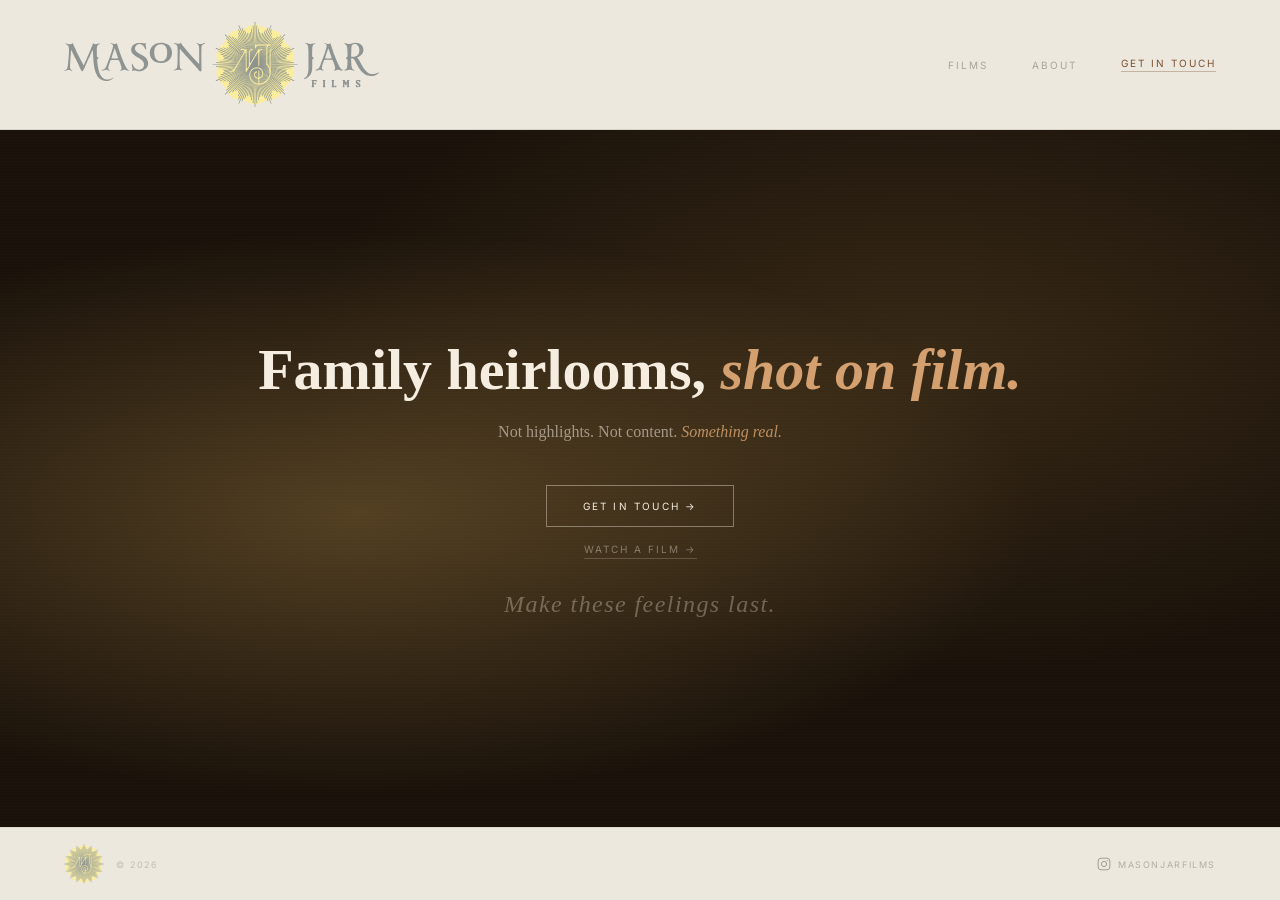
==== commit 93fca3c6: "index files" ====
--- a/index.html
+++ b/index.html
@@ -73,10 +73,12 @@
     var video = document.getElementById('home-video');
 
     video.addEventListener('canplay', function() {
-      // Fade out after 6 seconds
+      // Fade in over 1 second
+      videoOverlay.classList.add('fadein');
+      // Fade out after 9 seconds
       setTimeout(function() {
         videoOverlay.classList.add('faded');
-      }, 6000);
+      }, 9000);
     });
 
     video.addEventListener('error', function() {
--- a/css/main.css
+++ b/css/main.css
@@ -243,13 +243,14 @@
   );
 }
 
-/* Video overlay — sits above content, fades out */
+/* Video overlay — sits above content, fades in then out */
 #video-overlay {
   position: absolute;
   inset: 0;
   z-index: 10;
   background: #1a120a;
-  transition: opacity 2s ease-out;
+  opacity: 0;
+  transition: opacity 1s ease-in;
 }
 #video-overlay video {
   position: absolute;
@@ -258,8 +259,12 @@
   height: 100%;
   object-fit: cover;
 }
+#video-overlay.fadein {
+  opacity: 1;
+}
 #video-overlay.faded {
   opacity: 0;
+  transition: opacity 2s ease-out;
   pointer-events: none;
 }
 
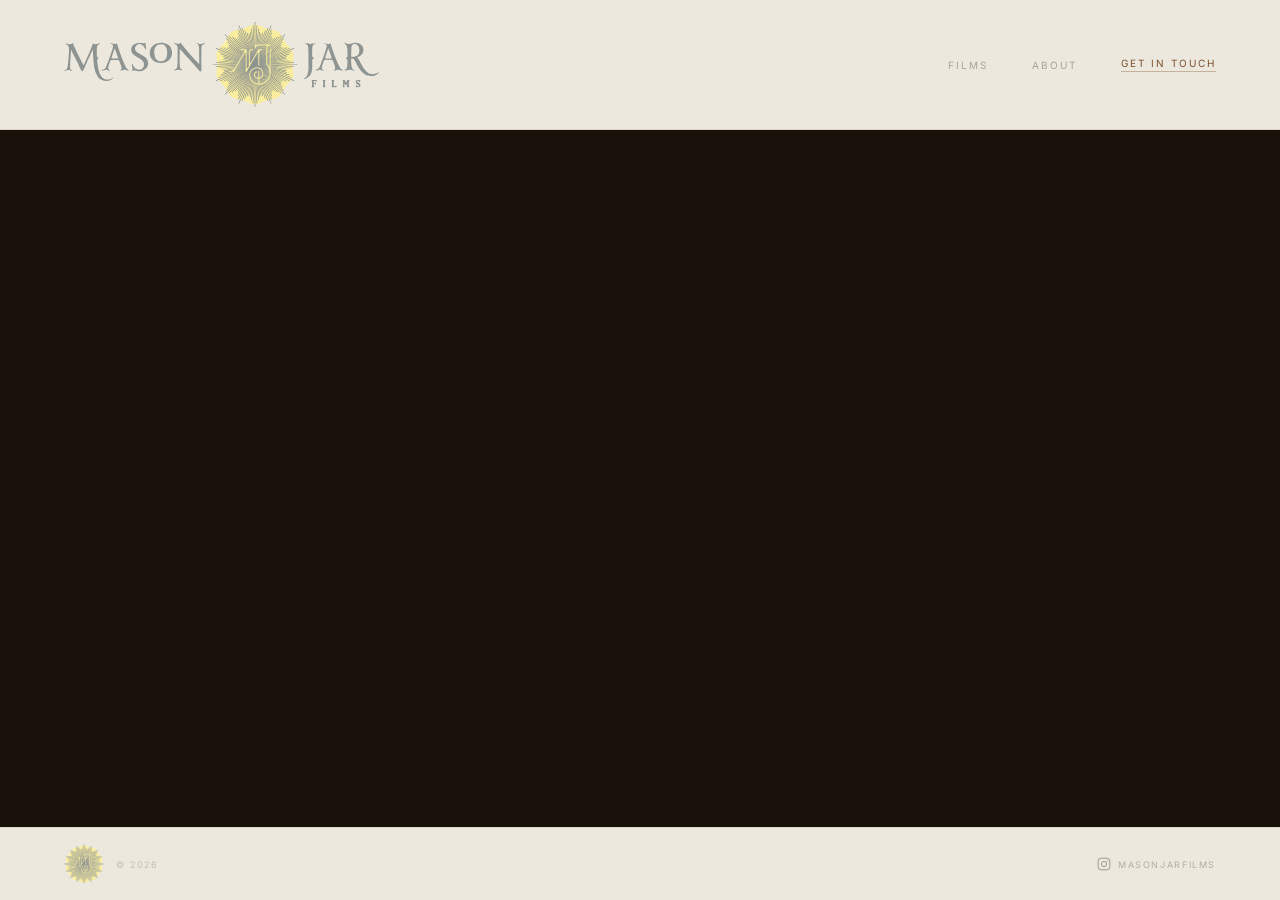
==== commit 9722b295: "updated index to make no fade in" ====
--- a/index.html
+++ b/index.html
@@ -73,8 +73,6 @@
     var video = document.getElementById('home-video');
 
     video.addEventListener('canplay', function() {
-      // Fade in over 1 second
-      videoOverlay.classList.add('fadein');
       // Fade out after 9 seconds
       setTimeout(function() {
         videoOverlay.classList.add('faded');
--- a/css/main.css
+++ b/css/main.css
@@ -243,14 +243,14 @@
   );
 }
 
-/* Video overlay — sits above content, fades in then out */
+/* Video overlay — sits above content, fades out at end */
 #video-overlay {
   position: absolute;
   inset: 0;
   z-index: 10;
   background: #1a120a;
-  opacity: 0;
-  transition: opacity 1s ease-in;
+  opacity: 1;
+  transition: opacity 2s ease-out;
 }
 #video-overlay video {
   position: absolute;
@@ -259,12 +259,8 @@
   height: 100%;
   object-fit: cover;
 }
-#video-overlay.fadein {
-  opacity: 1;
-}
 #video-overlay.faded {
   opacity: 0;
-  transition: opacity 2s ease-out;
   pointer-events: none;
 }
 
